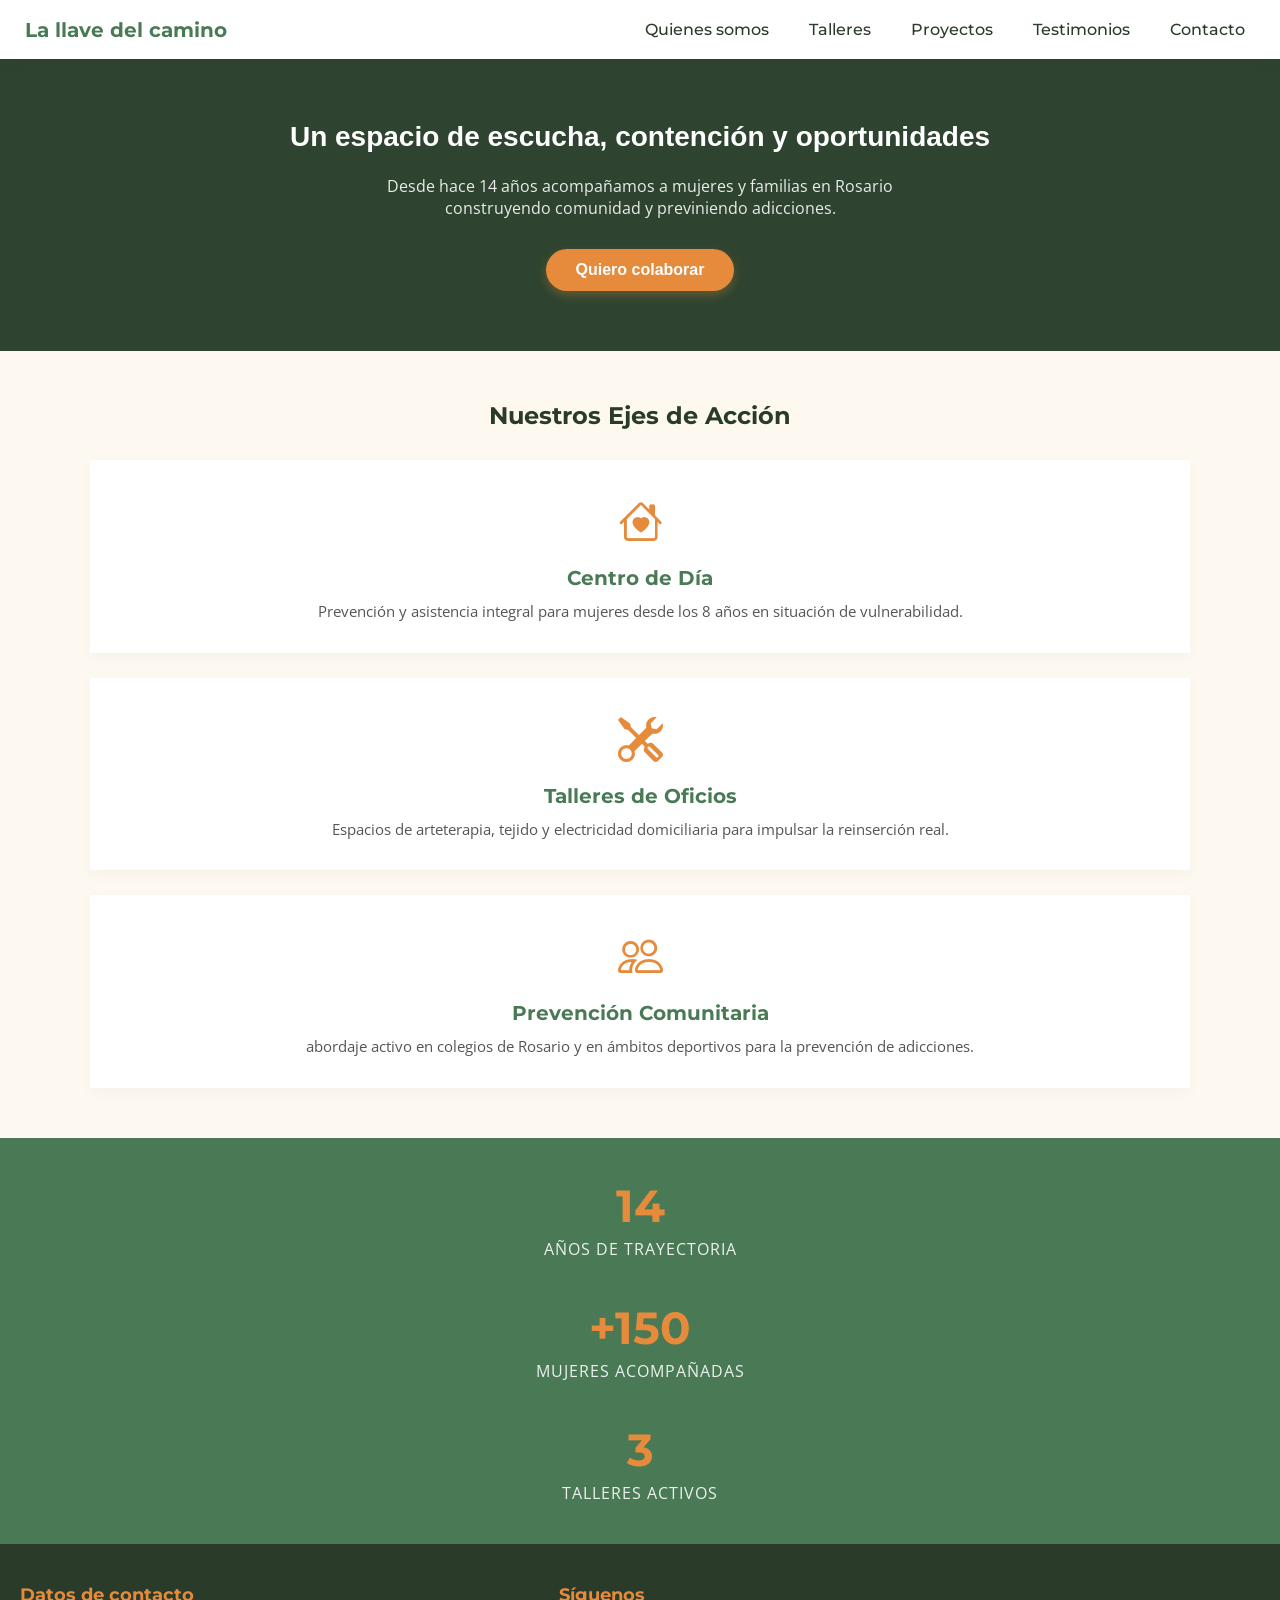
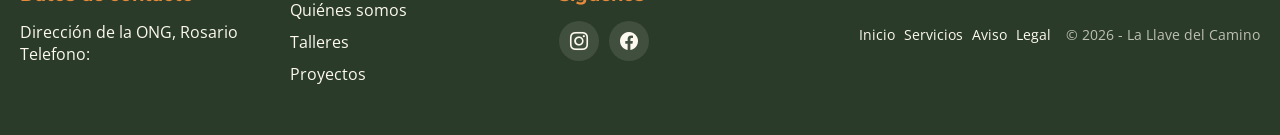
==== packages/frontend/src/pages/index.html @ d14da748 "Agregacion de la seccion proyectos con la estructura y estilos" ====
<!DOCTYPE html>
<html lang="en">
<head>
    <meta charset="UTF-8">
    <meta name="viewport" content="width=device-width, initial-scale=1.0">
    <title>La Llave del Camino</title>
    <link rel="preconnect" href="https://fonts.googleapis.com">
    <link rel="preconnect" href="https://fonts.gstatic.com" crossorigin>
    <link href="https://fonts.googleapis.com/css2?family=Montserrat:wght@500;700&family=Open+Sans:wght@400;500&display=swap" rel="stylesheet">
    <link rel="stylesheet" href="https://cdn.jsdelivr.net/npm/bootstrap-icons@1.11.3/font/bootstrap-icons.min.css">
    <link rel="stylesheet" href="../css/global.css">
    <link rel="stylesheet" href="../css/home.css">
</head>
<body>
    <header>
        <a href="home.html" class="logo">La llave del camino</a>
        
        <div class="hamburguer-menu" id="menuBtn">
            <div class="line line-1"></div>
            <div class="line line-2"></div>
            <div class="line line-3"></div>
        </div>

        <nav class="navbar" id="navbar">
            <ul class="nav-list">
                <li class="nav-item">
                    <a href="presentacion.html" class="items">Quienes somos</a>
                </li>
                <li class="nav-item">
                    <a href="talleres.html" class="items">Talleres</a>
                </li>
                <li class="nav-item">
                    <a href="proyectos.html" class="items">Proyectos</a>
                </li>
                <li class="nav-item">
                    <a href="testimonios.html" class="items">Testimonios</a>
                </li>
                <li class="nav-item">
                    <a href="contacto.html" class="items">Contacto</a>
                </li>
            </ul>
        </nav>
    </header>
    
    <main>
        <section class="hero">
            <div class="hero-content">
                <h1>Un espacio de escucha, contención y oportunidades</h1>
                <p>Desde hace 14 años acompañamos a mujeres y familias en Rosario construyendo comunidad y previniendo adicciones.</p>
                <a href="" class="btn-orange">Quiero colaborar</a>
            </div>
        </section>

        <section class="pilares">
            <h2 class="section-title">Nuestros Ejes de Acción</h2>

            <div class="pilares-container">
                <div class="pilar-card">
                    <div class="pilar-icon"><i class="bi bi-house-heart"></i></div>
                    <h3>Centro de Día</h3>
                    <p>Prevención y asistencia integral para mujeres desde los 8 años en situación de vulnerabilidad.</p>
                </div>

                <div class="pilar-card">
                    <div class="pilar-icon"><i class="bi bi-tools"></i></div>
                    <h3>Talleres de Oficios</h3>
                    <p>Espacios de arteterapia, tejido y electricidad domiciliaria para impulsar la reinserción real.</p>
                </div>

                <div class="pilar-card">
                    <div class="pilar-icon"><i class="bi bi-people"></i></div>
                    <h3>Prevención Comunitaria</h3>
                    <p>abordaje activo en colegios de Rosario y en ámbitos deportivos para la prevención de adicciones.</p>
                </div>
            </div>
        </section>

        <section class="impacto">
            <div class="impacto-container">
                <div class="impacto-item">
                    <span class="number">14</span>
                    <p>Años de trayectoria</p>
                </div>
                <div class="impacto-item">
                    <span class="number">+150</span>
                    <p>Mujeres acompañadas</p>
                </div>
                <div class="impacto-item">
                    <span class="number">3</span>
                    <p>Talleres activos</p>
                </div>
            </div>
        </section>
    </main>

    <footer>
        <div class="footer-sections">
            <div class="footer-col">
                <h3>Datos de contacto</h3>
                <p>Dirección de la ONG, Rosario</p>
                <p>Telefono: </p>
            </div>

            <div class="footer-col">
                <h3></h3>
                <ul>
                    <li><a href="presentacion.html">Quiénes somos</a></li>
                    <li><a href="talleres.html">Talleres</a></li>
                    <li><a href="proyectos.html">Proyectos</a></li>
                </ul>
            </div>
            
            <div class="footer-col">
                <h3>Síguenos</h3>
                <div class="social-icons">
                    <a href="https://www.instagram.com/la_llave_de_camino/" class="icon-circle"aria-label="Instagram">
                        <i class="bi bi-instagram"></i>
                    </a>
                    <a href="#" class="icon-circle" aria-label="Facebook">
                        <i class="bi bi-facebook"></i>
                    </a>
                </div>
            </div>

            <hr class="footer-divider">

            <div class="footer-bottom">
                <div class="bottom-links">
                    <a href="home.html">Inicio</a>
                    <a href="talleres.html">Servicios</a>
                    <a href="#">Aviso Legal</a>
                </div>
                <p class="copyright">&copy; 2026 - La Llave del Camino</p>
            </div>
        </div>
    </footer>

    <script src="../js/script.js"></script>
</body>
</html>
---- packages/frontend/src/css/global.css ----
* {
    margin: 0;
    padding: 0;
    list-style: none;
    text-decoration: none;
    user-select: none;
    box-sizing: border-box;
}

:root {
    --bg-color: #FDF9F0;       /* beige clarito/crema */
    --text-main: #2A3B29;      /* verde pino oscuro */
    --brand-green: #497A55;    /* verde del logo */
    --brand-orange: #E68A3B;   /* naranja/dorado de la llave */
    --white: #FFFFFF;
}

body {
    background-color: var(--bg-color);
    font-family: 'Open Sans', sans-serif;
    color: var(--text-main);
}

/* ---- HEADER ---- */
header {
    display: flex;
    justify-content: space-between;
    align-items: center;
    background-color: var(--white);
    padding: 15px 25px;
    box-shadow: 0 2px 15px rgba(42, 59, 41, 0.08);
    position: relative;
    z-index: 10;
}

.logo {
    font-family: 'Montserrat', sans-serif;
    font-weight: bold;
    font-size: 20px;
    color: var(--brand-green);
}

/* ---- BOTON HAMBURGUESA ---- */
.hamburguer-menu {
    width: 40px;
    height: 40px;
    cursor: pointer;
    display: flex;
    flex-direction: column;
    justify-content: space-around;
    z-index: 100;
    padding: 5px;
}

.line {
    width: 100%;
    height: 3px;
    background-color: var(--brand-green);
    transition: all 0.3s ease;
}

.change .line {
    background-color: var(--brand-orange);
}

.change .line-1 {
    transform: rotate(-45deg) translate(-10px, 8px);
}

.change .line-2 {
    opacity: 0;
}

.change .line-3 {
    transform: rotate(45deg) translate(-5px, -5px);
}

/* ---- NAVBAR DESPLEGABLE ---- */
.navbar {
    position: fixed;
    width: 70%;
    height: 100vh;
    position:fixed;
    top: 0;
    right: -100%;
    background-color: var(--brand-green);
    display: flex;
    justify-content: center;
    align-items: center;
    transition: right 0.5s cubic-bezier(0.77,0.2,0.05,1);
    z-index: 50;
    border-radius: 20px 0 0 20px;
    box-shadow: -5px 0 25px rgba(0, 0, 0, 0.15);
}

.navbar.open {
    right: 0;
}

.nav-list {
    width: 100%;
    text-align: center;
}

.nav-item {
    margin: 35px 0;
}

.items {
    font-family: 'Montserrat', sans-serif;
    display: inline-block;
    color: var(--white);
    font-size: 22px;
    font-weight: 500;
    padding: 10px 20px;
    position: relative;
    transition: color 0.3s ease;
}

.items::after {
    content: "";
    width: 0;
    height: 2px;
    background-color: var(--brand-orange);
    position: absolute;
    bottom: 0;
    left: 50%;
    transform: translateX(-50%);
    transition: width 0.3s ease;
}

.items:hover::after {
    width: 100%;
}

.items:hover {
    color: var(--bg-color);
}

/* ---- FOOTER --- */
footer {
    background-color: var(--text-main);
    color: var(--bg-color);
    padding: 40px 20px 20px 20px;
    font-family: 'Open Sans', sans-serif;
}

footer h3 {
    font-family: 'Montserrat', sans-serif;
    color: var(--brand-orange);
    font-size: 18px;
    margin-bottom: 15px;
}

footer a {
    color: var(--bg-color);
    transition: color 0.3s ease;
}

footer a:hover {
    color: var(--brand-orange);
}

.footer-sections {
    display: flex;
    flex-direction: column;
    gap: 30px;
    margin-bottom: 30px;
}

.footer-col ul {
    display: flex;
    flex-direction: column;
    gap: 10px;
}

.social-icons {
    display: flex;
    gap: 10px;
}

.icon-circle {
    display: flex;
    align-items: center;
    justify-content: center;
    width: 40px;
    height: 40px;
    background-color: rgba(253, 249, 240, 0.1);
    border-radius: 50%;
    font-weight: bold;
    font-size: 14px;
}

.icon-circle i {
    font-size: 18px;
    display: flex;
}

.footer-divider {
    border: 0;
    height: 1px;
    background-color: rgba(253,249,240,0.2);
    margin-bottom: 20px;
}

.footer-bottom {
    display: flex;
    flex-direction: column;
    align-items: center;
    gap: 15px;
    text-align: center;
    font-size: 14px;
}

.bottom-links {
    word-spacing: 5px;
}

.copyright {
    opacity: 0.7;
}

/* --- MEDIA QUERY PARA ESCRITORIO (+768px) --- */
@media (min-width: 768px) {
    .hamburguer-menu {
        display: none;
    }

    .navbar {
        position: static;
        width: auto;
        height: auto;
        background-color: transparent;
        box-shadow: none;
        border-radius: 0;
    }

    .nav-list {
        display: flex;
        gap: 20px;
    }

    .nav-item {
        margin: 0;
    }

    .items {
        color: var(--text-main);
        font-size: 16px;
        padding: 5px 10px;
    }

    .items::after {
        transform: translateX(-50%);
        background-color: var(--brand-orange);
    }

    .items:hover {
        color: var(--brand-green)
    }

    .hero {
        padding: 100px 20px;
    }
    
    .hero-content h1 {
        font-size: 42px;
    }

    .pilares-container {
        flex-direction: row;
        max-width: 1100px;
        margin: 0 auto;
    }
    
    .pilar-card {
        flex: 1;
    }

    .impacto-container {
        flex-direction: row;
        justify-content: space-around;
        max-width: 1100px;
        margin: 0 auto;
    }

    .footer-sections {
        flex-direction: row; 
        justify-content: space-between;
    }
    
    .footer-col {
        flex: 1;
    }

    .footer-bottom {
        flex-direction: row;
        justify-content: space-between;
    }
}
---- packages/frontend/src/css/home.css ----
.section-title {
    font-family: 'Montserrat', sans-serif;
    font-size: 24px;
    text-align: center;
    color: var(--text-main);
    margin-bottom: 30px;
}

.hero {
    background: linear-gradient(rgba(42, 59, 41, 0.85), rgba(42, 59, 41, 0.85)), url('../img/placeholder-hero.jpg') no-repeat center center/cover;
    background-color: var(--brand-green);
    padding: 60px 20px;
    text-align: center;
    color: var(--white);
}

.hero-content h1 {
    font-family: 'Monsterrat', sans-serif;
    font-size: 28px;
    font-weight: 700;
    margin-bottom: 20px;
    line-height: 1.3;
}

.hero-content p {
    font-size: 16px;
    margin-bottom: 30px;
    opacity: 0.9;
    max-width: 600px;
    margin-left: auto;
    margin-right: auto;
}

.btn-orange {
    font-family: 'Monstserrat', sans-serif;
    display: inline-block;
    background-color: var(--brand-orange);
    color: var(--white);
    padding: 12px 30px;
    border-radius: 25px;
    font-weight: bold;
    font-size: 16px;
    box-shadow: 0 4px 10px rgba(230, 138, 59, 0.3);
    transition: transform 0.2s, background-color 0.2s;
}

.btn-orange:hover {
    background-color: #d1752e;
    transform: translateY(-2px);
}

.pilares {
    padding: 50px 20px;
    background-color: var(--bg-color);
}

.pilares-container {
    display: flex;
    flex-direction: column;
    gap: 25px;
}

.pilar-card {
    background-color: var(--white);
    padding: 30px 20px;
    border-radius: 15px;
    text-align: center;
    box-shadow: 0  4px 15px rgba(0,0,0,0.03);
    border-radius: 4px solid var(--brand-green);
}

.pilar-card h3 {
    font-family: 'Montserrat', sans-serif;
    font-size: 20px;
    margin-bottom: 10px;
    color: var(--brand-green);
}

.pilar-card p {
    font-size: 15px;
    color: #555;
    line-height: 1.5;
}

.pilar-icon {
    font-size: 45px;
    color: var(--brand-orange);
    margin-bottom: 15px;
}

.impacto {
    background-color: var(--brand-green);
    color: var(--white);
    padding: 40px 20px;
}

.impacto-container {
    display: flex;
    flex-direction: column; /* Apilados en móvil */
    gap: 40px;
    text-align: center;
}

.impacto-item .number {
    font-family: 'Montserrat', sans-serif;
    font-size: 45px;
    font-weight: 700;
    color: var(--brand-orange); /* Números en naranja */
    display: block;
    margin-bottom: 5px;
}

.impacto-item p {
    font-size: 16px;
    text-transform: uppercase;
    letter-spacing: 1px;
    opacity: 0.9;
}
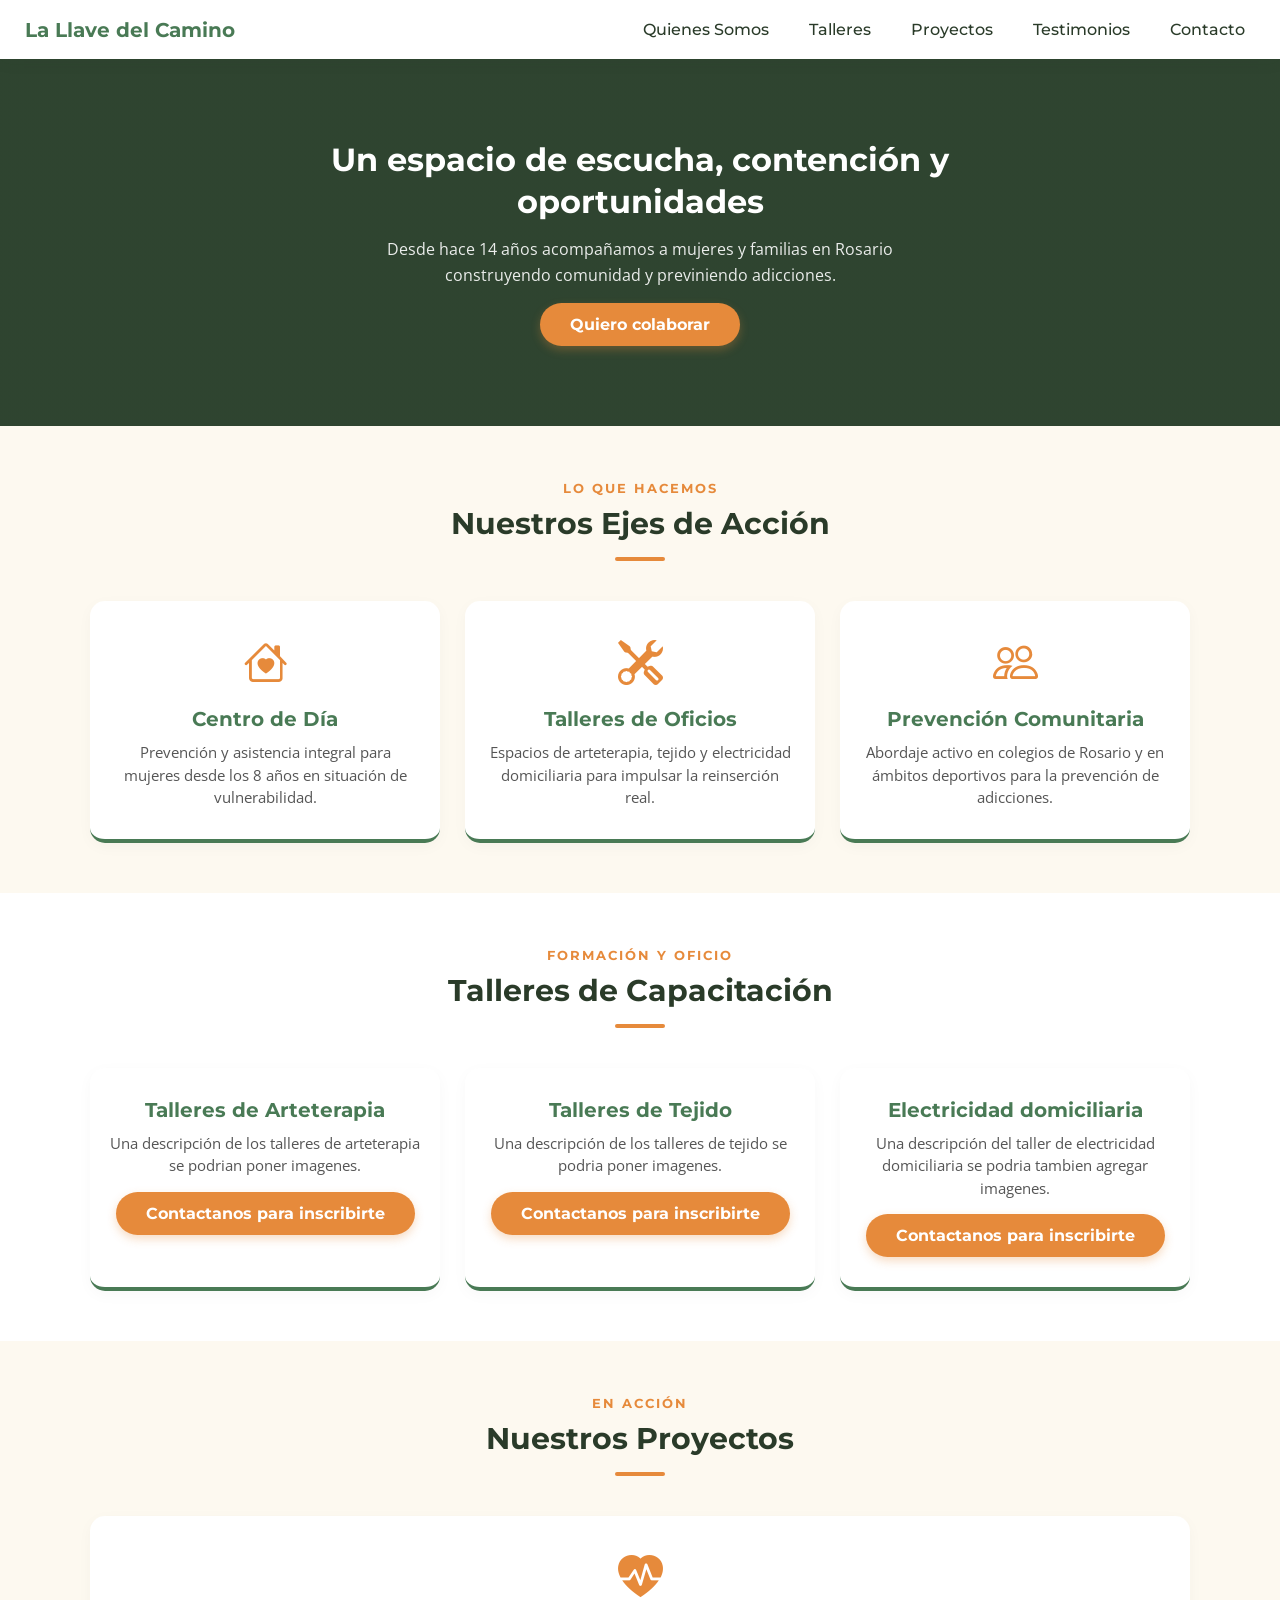
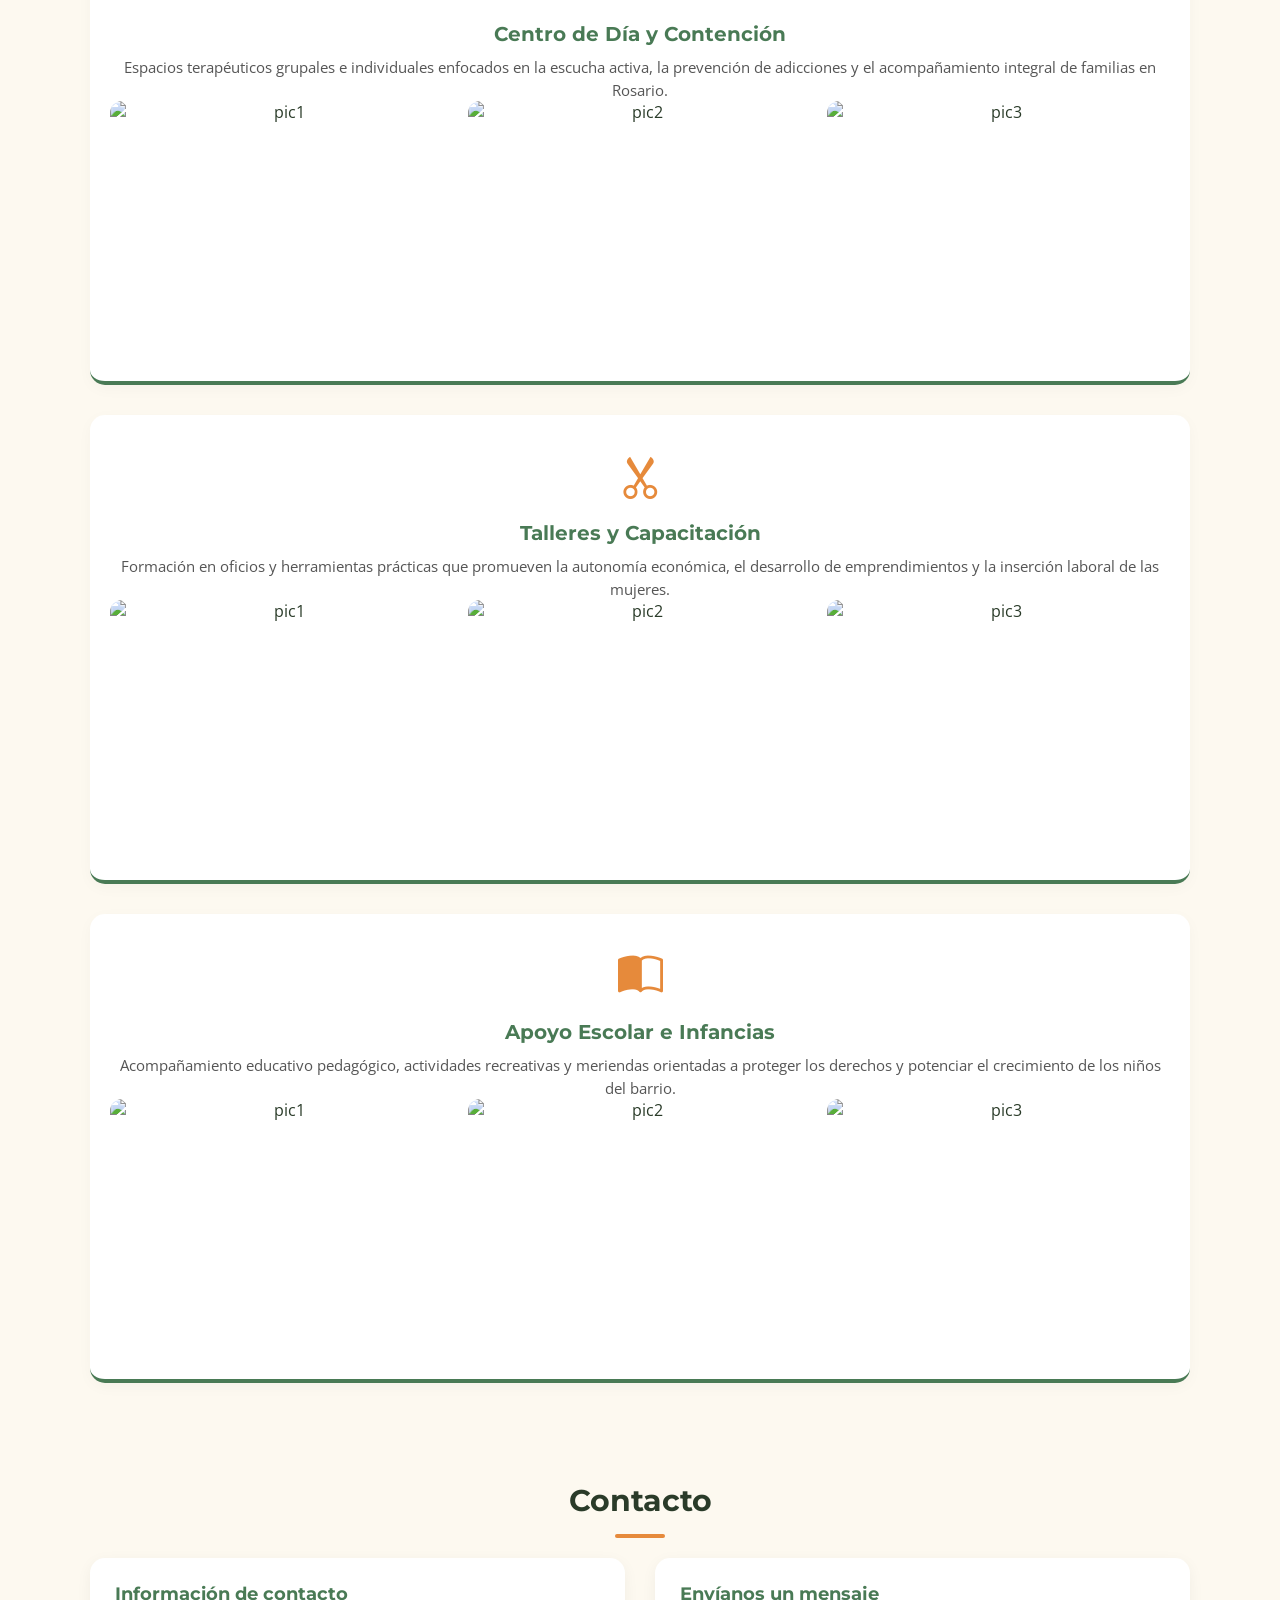
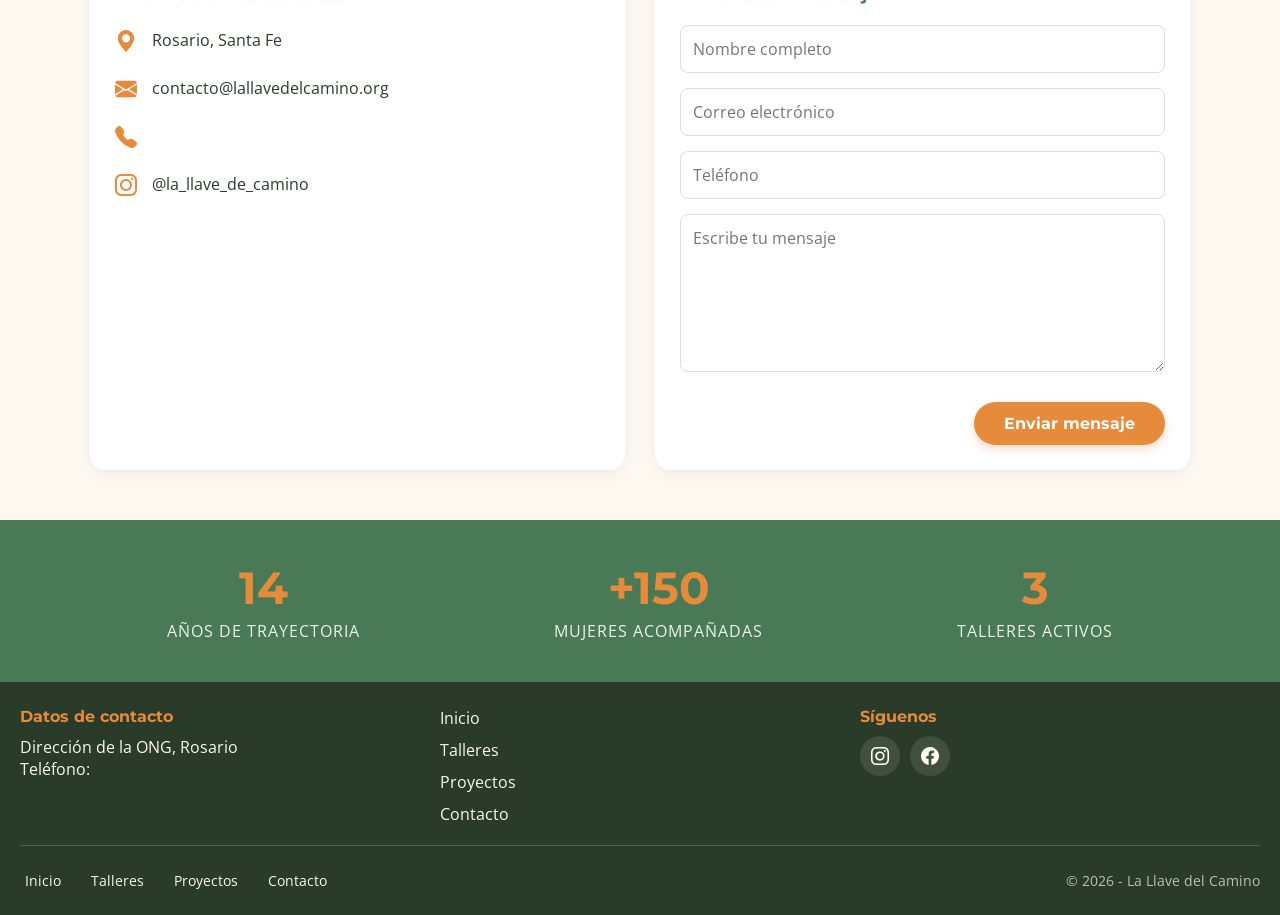
==== commit cdfa3841: "Landing page editado" ====
--- a/packages/frontend/src/pages/index.html
+++ b/packages/frontend/src/pages/index.html
@@ -1,20 +1,28 @@
 <!DOCTYPE html>
-<html lang="en">
+<html lang="es">
+
 <head>
     <meta charset="UTF-8">
     <meta name="viewport" content="width=device-width, initial-scale=1.0">
     <title>La Llave del Camino</title>
     <link rel="preconnect" href="https://fonts.googleapis.com">
     <link rel="preconnect" href="https://fonts.gstatic.com" crossorigin>
-    <link href="https://fonts.googleapis.com/css2?family=Montserrat:wght@500;700&family=Open+Sans:wght@400;500&display=swap" rel="stylesheet">
+    <link
+        href="https://fonts.googleapis.com/css2?family=Montserrat:wght@500;700&family=Open+Sans:wght@400;500&display=swap"
+        rel="stylesheet">
     <link rel="stylesheet" href="https://cdn.jsdelivr.net/npm/bootstrap-icons@1.11.3/font/bootstrap-icons.min.css">
     <link rel="stylesheet" href="../css/global.css">
     <link rel="stylesheet" href="../css/home.css">
+    <link rel="stylesheet" href="../css/talleres.css">
+    <link rel="stylesheet" href="../css/proyectos.css">
+    <link rel="stylesheet" href="../css/contacto.css">
 </head>
+
 <body>
+
     <header>
-        <a href="home.html" class="logo">La llave del camino</a>
-        
+        <a href="#inicio" class="logo">La Llave del Camino</a>
+
         <div class="hamburguer-menu" id="menuBtn">
             <div class="line line-1"></div>
             <div class="line line-2"></div>
@@ -23,58 +31,172 @@
 
         <nav class="navbar" id="navbar">
             <ul class="nav-list">
-                <li class="nav-item">
-                    <a href="presentacion.html" class="items">Quienes somos</a>
-                </li>
-                <li class="nav-item">
-                    <a href="talleres.html" class="items">Talleres</a>
-                </li>
-                <li class="nav-item">
-                    <a href="proyectos.html" class="items">Proyectos</a>
-                </li>
-                <li class="nav-item">
-                    <a href="testimonios.html" class="items">Testimonios</a>
-                </li>
-                <li class="nav-item">
-                    <a href="contacto.html" class="items">Contacto</a>
-                </li>
+                <li class="nav-item"><a href="#QuienesSomos" class="items">Quienes Somos</a></li>
+                <li class="nav-item"><a href="#talleres" class="items">Talleres</a></li>
+                <li class="nav-item"><a href="#proyectos" class="items">Proyectos</a></li>
+                <li class="nav-item"><a href="#testimonios" class="items">Testimonios</a></li>
+                <li class="nav-item"><a href="#contacto" class="items">Contacto</a></li>
             </ul>
         </nav>
     </header>
-    
+
     <main>
+
+        <!-- ---- INICIO / HERO ---- -->
+        <div id="inicio"></div>
         <section class="hero">
             <div class="hero-content">
                 <h1>Un espacio de escucha, contención y oportunidades</h1>
-                <p>Desde hace 14 años acompañamos a mujeres y familias en Rosario construyendo comunidad y previniendo adicciones.</p>
-                <a href="" class="btn-orange">Quiero colaborar</a>
-            </div>
-        </section>
-
+                <p>Desde hace 14 años acompañamos a mujeres y familias en Rosario construyendo comunidad y previniendo
+                    adicciones.</p>
+                <a href="#contacto" class="btn-orange">Quiero colaborar</a>
+            </div>
+        </section>
+
+        <!-- ---- PILARES ---- -->
         <section class="pilares">
-            <h2 class="section-title">Nuestros Ejes de Acción</h2>
-
+            <div class="section-header">
+                <span class="section-tag">Lo que hacemos</span>
+                <h2 class="section-title">Nuestros Ejes de Acción</h2>
+                <div class="section-divider"></div>
+            </div>
             <div class="pilares-container">
                 <div class="pilar-card">
                     <div class="pilar-icon"><i class="bi bi-house-heart"></i></div>
                     <h3>Centro de Día</h3>
-                    <p>Prevención y asistencia integral para mujeres desde los 8 años en situación de vulnerabilidad.</p>
-                </div>
-
+                    <p>Prevención y asistencia integral para mujeres desde los 8 años en situación de vulnerabilidad.
+                    </p>
+                </div>
                 <div class="pilar-card">
                     <div class="pilar-icon"><i class="bi bi-tools"></i></div>
                     <h3>Talleres de Oficios</h3>
-                    <p>Espacios de arteterapia, tejido y electricidad domiciliaria para impulsar la reinserción real.</p>
-                </div>
-
+                    <p>Espacios de arteterapia, tejido y electricidad domiciliaria para impulsar la reinserción real.
+                    </p>
+                </div>
                 <div class="pilar-card">
                     <div class="pilar-icon"><i class="bi bi-people"></i></div>
                     <h3>Prevención Comunitaria</h3>
-                    <p>abordaje activo en colegios de Rosario y en ámbitos deportivos para la prevención de adicciones.</p>
-                </div>
-            </div>
-        </section>
-
+                    <p>Abordaje activo en colegios de Rosario y en ámbitos deportivos para la prevención de adicciones.
+                    </p>
+                </div>
+            </div>
+        </section>
+
+        <!-- ---- TALLERES ---- -->
+        <section class="seccion-talleres" id="talleres">
+            <div class="section-header">
+                <span class="section-tag">Formación y oficio</span>
+                <h2 class="section-title">Talleres de Capacitación</h2>
+                <div class="section-divider"></div>
+            </div>
+            <div class="pilares-container">
+                <div class="pilar-card">
+                    <h3>Talleres de Arteterapia</h3>
+                    <p>Una descripción de los talleres de arteterapia se podrian poner imagenes.</p>
+                    <a href="#contacto" class="btn-orange">Contactanos para inscribirte</a>
+                </div>
+                <div class="pilar-card">
+                    <h3>Talleres de Tejido</h3>
+                    <p>Una descripción de los talleres de tejido se podria poner imagenes.</p>
+                    <a href="#contacto" class="btn-orange">Contactanos para inscribirte</a>
+                </div>
+                <div class="pilar-card">
+                    <h3>Electricidad domiciliaria</h3>
+                    <p>Una descripción del taller de electricidad domiciliaria se podria tambien agregar imagenes.</p>
+                    <a href="#contacto" class="btn-orange">Contactanos para inscribirte</a>
+                </div>
+            </div>
+        </section>
+
+        <!-- ---- PROYECTOS ---- -->
+        <section class="seccion-proyectos" id="proyectos">
+            <div class="section-header">
+                <span class="section-tag">En acción</span>
+                <h2 class="section-title">Nuestros Proyectos</h2>
+                <div class="section-divider"></div>
+            </div>
+            <div class="proyectos-contenedor">
+                <div class="pilar-card">
+                    <div class="pilar-card-body">
+                        <div class="pilar-icon"><i class="bi bi-heart-pulse-fill"></i></div>
+                        <h3>Centro de Día y Contención</h3>
+                        <p>Espacios terapéuticos grupales e individuales enfocados en la escucha activa, la prevención
+                            de adicciones y el acompañamiento integral de familias en Rosario.</p>
+                        <div class="contenedor-fotos-proyecto">
+                            <img src="https://picsum.photos/id/12/800/600" alt="pic1">
+                            <img src="https://picsum.photos/id/15/800/600" alt="pic2">
+                            <img src="https://picsum.photos/id/19/800/600" alt="pic3">
+                        </div>
+                    </div>
+                </div>
+                <div class="pilar-card">
+                    <div class="pilar-card-body">
+                        <div class="pilar-icon"><i class="bi bi-scissors"></i></div>
+                        <h3>Talleres y Capacitación</h3>
+                        <p>Formación en oficios y herramientas prácticas que promueven la autonomía económica, el
+                            desarrollo de emprendimientos y la inserción laboral de las mujeres.</p>
+                        <div class="contenedor-fotos-proyecto">
+                            <img src="https://picsum.photos/id/12/800/600" alt="pic1">
+                            <img src="https://picsum.photos/id/15/800/600" alt="pic2">
+                            <img src="https://picsum.photos/id/19/800/600" alt="pic3">
+                        </div>
+                    </div>
+                </div>
+                <div class="pilar-card">
+                    <div class="pilar-card-body">
+                        <div class="pilar-icon"><i class="bi bi-book-half"></i></div>
+                        <h3>Apoyo Escolar e Infancias</h3>
+                        <p>Acompañamiento educativo pedagógico, actividades recreativas y meriendas orientadas a
+                            proteger los derechos y potenciar el crecimiento de los niños del barrio.</p>
+                        <div class="contenedor-fotos-proyecto">
+                            <img src="https://picsum.photos/id/12/800/600" alt="pic1">
+                            <img src="https://picsum.photos/id/15/800/600" alt="pic2">
+                            <img src="https://picsum.photos/id/19/800/600" alt="pic3">
+                        </div>
+                    </div>
+                </div>
+            </div>
+        </section>
+
+        <!-- ---- CONTACTO ---- -->
+        <section class="contacto" id="contacto">
+            <div class="section-header">
+                <h2 class="section-title">Contacto</h2>
+                <div class="section-divider"></div>
+            </div>
+            <div class="contacto-container">
+                <div class="contacto-info">
+                    <h3>Información de contacto</h3>
+                    <div class="info-item">
+                        <i class="bi bi-geo-alt-fill"></i>
+                        <p>Rosario, Santa Fe</p>
+                    </div>
+                    <div class="info-item">
+                        <i class="bi bi-envelope-fill"></i>
+                        <p>contacto@lallavedelcamino.org</p>
+                    </div>
+                    <div class="info-item">
+                        <i class="bi bi-telephone-fill"></i>
+                        <p></p>
+                    </div>
+                    <div class="info-item">
+                        <i class="bi bi-instagram"></i>
+                        <p>@la_llave_de_camino</p>
+                    </div>
+                </div>
+                <div class="contacto-form">
+                    <h3>Envíanos un mensaje</h3>
+                    <form id="contactForm">
+                        <input type="text" id="nombre" placeholder="Nombre completo" required>
+                        <input type="email" id="email" placeholder="Correo electrónico" required>
+                        <input type="tel" id="telefono" placeholder="Teléfono">
+                        <textarea id="mensaje" rows="6" placeholder="Escribe tu mensaje" required></textarea>
+                        <button type="submit" class="btn-orange">Enviar mensaje</button>
+                    </form>
+                </div>
+            </div>
+        </section>
+        <!-- ---- IMPACTO ---- -->
         <section class="impacto">
             <div class="impacto-container">
                 <div class="impacto-item">
@@ -91,6 +213,7 @@
                 </div>
             </div>
         </section>
+
     </main>
 
     <footer>
@@ -98,22 +221,20 @@
             <div class="footer-col">
                 <h3>Datos de contacto</h3>
                 <p>Dirección de la ONG, Rosario</p>
-                <p>Telefono: </p>
-            </div>
-
+                <p>Teléfono: </p>
+            </div>
             <div class="footer-col">
-                <h3></h3>
                 <ul>
-                    <li><a href="presentacion.html">Quiénes somos</a></li>
-                    <li><a href="talleres.html">Talleres</a></li>
-                    <li><a href="proyectos.html">Proyectos</a></li>
+                    <li><a href="#inicio">Inicio</a></li>
+                    <li><a href="#talleres">Talleres</a></li>
+                    <li><a href="#proyectos">Proyectos</a></li>
+                    <li><a href="#contacto">Contacto</a></li>
                 </ul>
             </div>
-            
             <div class="footer-col">
                 <h3>Síguenos</h3>
                 <div class="social-icons">
-                    <a href="https://www.instagram.com/la_llave_de_camino/" class="icon-circle"aria-label="Instagram">
+                    <a href="https://www.instagram.com/la_llave_de_camino/" class="icon-circle" aria-label="Instagram">
                         <i class="bi bi-instagram"></i>
                     </a>
                     <a href="#" class="icon-circle" aria-label="Facebook">
@@ -121,20 +242,23 @@
                     </a>
                 </div>
             </div>
-
-            <hr class="footer-divider">
-
-            <div class="footer-bottom">
-                <div class="bottom-links">
-                    <a href="home.html">Inicio</a>
-                    <a href="talleres.html">Servicios</a>
-                    <a href="#">Aviso Legal</a>
-                </div>
-                <p class="copyright">&copy; 2026 - La Llave del Camino</p>
-            </div>
+        </div>
+
+        <hr class="footer-divider">
+
+        <div class="footer-bottom">
+            <div class="bottom-links">
+                <a href="#inicio">Inicio</a>
+                <a href="#talleres">Talleres</a>
+                <a href="#proyectos">Proyectos</a>
+                <a href="#contacto">Contacto</a>
+            </div>
+            <p class="copyright">&copy; 2026 - La Llave del Camino</p>
         </div>
     </footer>
 
     <script src="../js/script.js"></script>
+
 </body>
+
 </html>
--- a/packages/frontend/src/css/global.css
+++ b/packages/frontend/src/css/global.css
@@ -8,17 +8,33 @@
 }
 
 :root {
-    --bg-color: #FDF9F0;       /* beige clarito/crema */
-    --text-main: #2A3B29;      /* verde pino oscuro */
-    --brand-green: #497A55;    /* verde del logo */
-    --brand-orange: #E68A3B;   /* naranja/dorado de la llave */
+    --bg-color: #FDF9F0;
+    --text-main: #2A3B29;
+    --brand-green: #497A55;
+    --brand-orange: #E68A3B;
     --white: #FFFFFF;
+    --font-main: 'Open Sans', sans-serif;
+    --font-heading: 'Montserrat', sans-serif;
+}
+
+html {
+    font-size: 62.5%;
+}
+
+html, body {
+    background-color: var(--bg-color);
+    font-family: var(--font-main);
+    color: var(--text-main);
+    scrollbar-width: none;
+}
+
+html::-webkit-scrollbar,
+body::-webkit-scrollbar {
+    display: none;
 }
 
 body {
-    background-color: var(--bg-color);
-    font-family: 'Open Sans', sans-serif;
-    color: var(--text-main);
+    font-size: 1.6rem;
 }
 
 /* ---- HEADER ---- */
@@ -27,34 +43,35 @@
     justify-content: space-between;
     align-items: center;
     background-color: var(--white);
-    padding: 15px 25px;
-    box-shadow: 0 2px 15px rgba(42, 59, 41, 0.08);
-    position: relative;
+    padding: 1.5rem 2.5rem;
+    box-shadow: 0 0.2rem 1.5rem rgba(42, 59, 41, 0.08);
+    position: sticky;
+    top: 0;
     z-index: 10;
 }
 
 .logo {
-    font-family: 'Montserrat', sans-serif;
+    font-family: var(--font-heading);
     font-weight: bold;
-    font-size: 20px;
+    font-size: 2rem;
     color: var(--brand-green);
 }
 
-/* ---- BOTON HAMBURGUESA ---- */
+/* ---- HAMBURGUESA ---- */
 .hamburguer-menu {
-    width: 40px;
-    height: 40px;
+    width: 4rem;
+    height: 4rem;
     cursor: pointer;
     display: flex;
     flex-direction: column;
     justify-content: space-around;
     z-index: 100;
-    padding: 5px;
+    padding: 0.5rem;
 }
 
 .line {
     width: 100%;
-    height: 3px;
+    height: 0.3rem;
     background-color: var(--brand-green);
     transition: all 0.3s ease;
 }
@@ -64,7 +81,7 @@
 }
 
 .change .line-1 {
-    transform: rotate(-45deg) translate(-10px, 8px);
+    transform: rotate(-45deg) translate(-1rem, 0.8rem);
 }
 
 .change .line-2 {
@@ -72,25 +89,24 @@
 }
 
 .change .line-3 {
-    transform: rotate(45deg) translate(-5px, -5px);
-}
-
-/* ---- NAVBAR DESPLEGABLE ---- */
+    transform: rotate(45deg) translate(-0.5rem, -0.5rem);
+}
+
+/* ---- NAVBAR ---- */
 .navbar {
     position: fixed;
     width: 70%;
     height: 100vh;
-    position:fixed;
     top: 0;
     right: -100%;
     background-color: var(--brand-green);
     display: flex;
     justify-content: center;
     align-items: center;
-    transition: right 0.5s cubic-bezier(0.77,0.2,0.05,1);
+    transition: right 0.5s cubic-bezier(0.77, 0.2, 0.05, 1);
     z-index: 50;
-    border-radius: 20px 0 0 20px;
-    box-shadow: -5px 0 25px rgba(0, 0, 0, 0.15);
+    border-radius: 2rem 0 0 2rem;
+    box-shadow: -0.5rem 0 2.5rem rgba(0, 0, 0, 0.15);
 }
 
 .navbar.open {
@@ -103,16 +119,16 @@
 }
 
 .nav-item {
-    margin: 35px 0;
+    margin: 3.5rem 0;
 }
 
 .items {
-    font-family: 'Montserrat', sans-serif;
+    font-family: var(--font-heading);
     display: inline-block;
     color: var(--white);
-    font-size: 22px;
+    font-size: 2.2rem;
     font-weight: 500;
-    padding: 10px 20px;
+    padding: 1rem 2rem;
     position: relative;
     transition: color 0.3s ease;
 }
@@ -120,7 +136,7 @@
 .items::after {
     content: "";
     width: 0;
-    height: 2px;
+    height: 0.2rem;
     background-color: var(--brand-orange);
     position: absolute;
     bottom: 0;
@@ -137,24 +153,116 @@
     color: var(--bg-color);
 }
 
-/* ---- FOOTER --- */
+/* ---- HERO ---- */
+.hero {
+    background: linear-gradient(rgba(42, 59, 41, 0.85), rgba(42, 59, 41, 0.85)),
+        url('../img/placeholder-hero.jpg') no-repeat center center / cover;
+    background-color: var(--brand-green);
+    padding: 6rem 2rem;
+    text-align: center;
+    color: var(--white);
+    display: flex;
+    align-items: center;
+    justify-content: center;
+}
+
+.hero-content {
+    width: 100%;
+    max-width: 80rem;
+    text-align: center;
+}
+
+.hero-content h1 {
+    font-family: var(--font-heading);
+    font-size: 2.8rem;
+    font-weight: 700;
+    margin-bottom: 1.5rem;
+    line-height: 1.3;
+}
+
+.hero-content p {
+    font-size: 1.6rem;
+    opacity: 0.9;
+    max-width: 60rem;
+    margin: 0 auto;
+    line-height: 1.6;
+}
+
+/* ---- BOTÓN ---- */
+.btn-orange {
+    font-family: var(--font-heading);
+    display: inline-block;
+    background-color: var(--brand-orange);
+    color: var(--white);
+    padding: 1.2rem 3rem;
+    border-radius: 2.5rem;
+    font-weight: bold;
+    margin-top: 1.5rem;
+    font-size: 1.6rem;
+    box-shadow: 0 0.4rem 1rem rgba(230, 138, 59, 0.3);
+    transition: transform 0.2s, background-color 0.2s;
+    border: none;
+    cursor: pointer;
+}
+
+.btn-orange:hover {
+    background-color: #d1752e;
+    transform: translateY(-0.2rem);
+}
+
+/* ---- SECTION HEADER ---- */
+.section-header {
+    text-align: center;
+    margin-bottom: 4rem;
+}
+
+.section-tag {
+    display: inline-block;
+    font-family: var(--font-heading);
+    font-size: 1.3rem;
+    font-weight: 700;
+    color: var(--brand-orange);
+    text-transform: uppercase;
+    letter-spacing: 0.2rem;
+    margin-bottom: 1rem;
+}
+
+.section-title {
+    font-family: var(--font-heading);
+    font-size: 3rem;
+    font-weight: 700;
+    color: var(--text-main);
+    margin-bottom: 1.5rem;
+    line-height: 1.2;
+}
+
+.section-divider {
+    width: 5rem;
+    height: 0.4rem;
+    background-color: var(--brand-orange);
+    border-radius: 1rem;
+    margin: 0 auto;
+}
+
+/* ---- FOOTER ---- */
 footer {
     background-color: var(--text-main);
     color: var(--bg-color);
-    padding: 40px 20px 20px 20px;
-    font-family: 'Open Sans', sans-serif;
+    padding: 2.5rem 2rem 2rem 2rem;
+    font-family: var(--font-main);
 }
 
 footer h3 {
-    font-family: 'Montserrat', sans-serif;
+    font-family: var(--font-heading);
     color: var(--brand-orange);
-    font-size: 18px;
-    margin-bottom: 15px;
+    margin-bottom: 1rem;
+    font-size: 1.6rem;
 }
 
 footer a {
     color: var(--bg-color);
     transition: color 0.3s ease;
+    text-decoration: none;
 }
 
 footer a:hover {
@@ -164,64 +272,85 @@
 .footer-sections {
     display: flex;
     flex-direction: column;
-    gap: 30px;
-    margin-bottom: 30px;
+    gap: 2rem;
+    margin-bottom: 2rem;
 }
 
 .footer-col ul {
     display: flex;
     flex-direction: column;
-    gap: 10px;
+    gap: 1rem;
 }
 
 .social-icons {
     display: flex;
-    gap: 10px;
+    gap: 1rem;
+}
+
+.social-icons a:hover {
+    color: var(--brand-orange);
+    border-color: var(--brand-orange);
+    background-color: rgba(230, 138, 59, 0.1);
+    transform: translateY(-0.2rem);
 }
 
 .icon-circle {
     display: flex;
     align-items: center;
     justify-content: center;
-    width: 40px;
-    height: 40px;
+    width: 4rem;
+    height: 4rem;
     background-color: rgba(253, 249, 240, 0.1);
     border-radius: 50%;
     font-weight: bold;
-    font-size: 14px;
+    font-size: 1.4rem;
 }
 
 .icon-circle i {
-    font-size: 18px;
+    font-size: 1.8rem;
     display: flex;
 }
 
 .footer-divider {
     border: 0;
-    height: 1px;
-    background-color: rgba(253,249,240,0.2);
-    margin-bottom: 20px;
+    height: 0.1rem;
+    background-color: rgba(253, 249, 240, 0.2);
+    margin-bottom: 2rem;
 }
 
 .footer-bottom {
     display: flex;
     flex-direction: column;
     align-items: center;
-    gap: 15px;
+    gap: 1.5rem;
     text-align: center;
-    font-size: 14px;
+    font-size: 1.4rem;
 }
 
 .bottom-links {
-    word-spacing: 5px;
+    display: flex;
+    gap: 2rem;
+    justify-content: center;
+}
+
+.bottom-links a {
+    color: var(--bg-color);
+    transition: color 0.3s ease;
+    text-decoration: none;
+    padding: 0.5rem;
 }
 
 .copyright {
     opacity: 0.7;
 }
 
-/* --- MEDIA QUERY PARA ESCRITORIO (+768px) --- */
-@media (min-width: 768px) {
+/* ---- SCROLL ---- */
+#talleres, #proyectos, #contacto {
+    scroll-margin-top: 4rem;
+}
+
+/* ---- MEDIA QUERY DESKTOP ---- */
+@media (min-width: 76.8rem) {
     .hamburguer-menu {
         display: none;
     }
@@ -237,7 +366,7 @@
 
     .nav-list {
         display: flex;
-        gap: 20px;
+        gap: 2rem;
     }
 
     .nav-item {
@@ -246,49 +375,27 @@
 
     .items {
         color: var(--text-main);
-        font-size: 16px;
-        padding: 5px 10px;
-    }
-
-    .items::after {
-        transform: translateX(-50%);
-        background-color: var(--brand-orange);
+        font-size: 1.6rem;
+        padding: 0.5rem 1rem;
     }
 
     .items:hover {
-        color: var(--brand-green)
+        color: var(--brand-green);
     }
 
     .hero {
-        padding: 100px 20px;
-    }
-    
+        padding: 8rem 2rem;
+    }
+
     .hero-content h1 {
-        font-size: 42px;
-    }
-
-    .pilares-container {
+        font-size: 3.2rem;
+    }
+
+    .footer-sections {
         flex-direction: row;
-        max-width: 1100px;
-        margin: 0 auto;
-    }
-    
-    .pilar-card {
-        flex: 1;
-    }
-
-    .impacto-container {
-        flex-direction: row;
-        justify-content: space-around;
-        max-width: 1100px;
-        margin: 0 auto;
-    }
-
-    .footer-sections {
-        flex-direction: row; 
         justify-content: space-between;
     }
-    
+
     .footer-col {
         flex: 1;
     }
--- a/packages/frontend/src/css/home.css
+++ b/packages/frontend/src/css/home.css
@@ -1,118 +1,88 @@
-.section-title {
-    font-family: 'Montserrat', sans-serif;
-    font-size: 24px;
-    text-align: center;
-    color: var(--text-main);
-    margin-bottom: 30px;
-}
-
-.hero {
-    background: linear-gradient(rgba(42, 59, 41, 0.85), rgba(42, 59, 41, 0.85)), url('../img/placeholder-hero.jpg') no-repeat center center/cover;
-    background-color: var(--brand-green);
-    padding: 60px 20px;
-    text-align: center;
-    color: var(--white);
-}
-
-.hero-content h1 {
-    font-family: 'Monsterrat', sans-serif;
-    font-size: 28px;
-    font-weight: 700;
-    margin-bottom: 20px;
-    line-height: 1.3;
-}
-
-.hero-content p {
-    font-size: 16px;
-    margin-bottom: 30px;
-    opacity: 0.9;
-    max-width: 600px;
-    margin-left: auto;
-    margin-right: auto;
-}
-
-.btn-orange {
-    font-family: 'Monstserrat', sans-serif;
-    display: inline-block;
-    background-color: var(--brand-orange);
-    color: var(--white);
-    padding: 12px 30px;
-    border-radius: 25px;
-    font-weight: bold;
-    font-size: 16px;
-    box-shadow: 0 4px 10px rgba(230, 138, 59, 0.3);
-    transition: transform 0.2s, background-color 0.2s;
-}
-
-.btn-orange:hover {
-    background-color: #d1752e;
-    transform: translateY(-2px);
-}
-
+/* ---- PILARES ---- */
 .pilares {
-    padding: 50px 20px;
+    padding: 5rem 2rem;
     background-color: var(--bg-color);
 }
 
 .pilares-container {
     display: flex;
     flex-direction: column;
-    gap: 25px;
+    gap: 2.5rem;
 }
 
 .pilar-card {
     background-color: var(--white);
-    padding: 30px 20px;
-    border-radius: 15px;
+    padding: 3rem 2rem;
+    border-radius: 1.5rem;
     text-align: center;
-    box-shadow: 0  4px 15px rgba(0,0,0,0.03);
-    border-radius: 4px solid var(--brand-green);
+    box-shadow: 0 0.4rem 1.5rem rgba(0, 0, 0, 0.03);
+    border-bottom: 0.4rem solid var(--brand-green);
 }
 
 .pilar-card h3 {
-    font-family: 'Montserrat', sans-serif;
-    font-size: 20px;
-    margin-bottom: 10px;
+    font-family: var(--font-heading);
+    font-size: 2rem;
+    margin-bottom: 1rem;
     color: var(--brand-green);
 }
 
 .pilar-card p {
-    font-size: 15px;
+    font-size: 1.5rem;
     color: #555;
     line-height: 1.5;
 }
 
 .pilar-icon {
-    font-size: 45px;
+    font-size: 4.5rem;
     color: var(--brand-orange);
-    margin-bottom: 15px;
+    margin-bottom: 1.5rem;
 }
 
+/* ---- IMPACTO ---- */
 .impacto {
     background-color: var(--brand-green);
     color: var(--white);
-    padding: 40px 20px;
+    padding: 4rem 2rem;
 }
 
 .impacto-container {
     display: flex;
-    flex-direction: column; /* Apilados en móvil */
-    gap: 40px;
+    flex-direction: column;
+    gap: 4rem;
     text-align: center;
 }
 
 .impacto-item .number {
-    font-family: 'Montserrat', sans-serif;
-    font-size: 45px;
+    font-family: var(--font-heading);
+    font-size: 4.5rem;
     font-weight: 700;
-    color: var(--brand-orange); /* Números en naranja */
+    color: var(--brand-orange);
     display: block;
-    margin-bottom: 5px;
+    margin-bottom: 0.5rem;
 }
 
 .impacto-item p {
-    font-size: 16px;
+    font-size: 1.6rem;
     text-transform: uppercase;
-    letter-spacing: 1px;
+    letter-spacing: 0.1rem;
     opacity: 0.9;
+}
+
+@media (min-width: 76.8rem) {
+    .pilares-container {
+        flex-direction: row;
+        max-width: 110rem;
+        margin: 0 auto;
+    }
+
+    .pilar-card {
+        flex: 1;
+    }
+
+    .impacto-container {
+        flex-direction: row;
+        justify-content: space-around;
+        max-width: 110rem;
+        margin: 0 auto;
+    }
 }
--- a/packages/frontend/src/css/talleres.css
+++ b/packages/frontend/src/css/talleres.css
@@ -0,0 +1,14 @@
+.seccion-talleres {
+    padding: 5rem 2rem;
+    background-color: var(--white);
+}
+
+.section-subtitle {
+    text-align: center;
+    font-size: 1.6rem;
+    opacity: 0.8;
+    margin-bottom: 3rem;
+    max-width: 60rem;
+    margin-left: auto;
+    margin-right: auto;
+}
--- a/packages/frontend/src/css/proyectos.css
+++ b/packages/frontend/src/css/proyectos.css
@@ -0,0 +1,77 @@
+.seccion-proyectos {
+    background-color: var(--bg-color);
+    padding: 5rem 2rem;
+}
+
+.proyectos-contenedor {
+    display: flex;
+    flex-direction: column;
+    gap: 3rem;
+    max-width: 110rem;
+    margin: 0 auto;
+}
+
+.proyecto-card {
+    background-color: var(--white);
+    border-radius: 1.5rem;
+    border-bottom: 0.4rem solid var(--brand-green);
+    box-shadow: 0 0.4rem 1.5rem rgba(0, 0, 0, 0.06);
+    overflow: hidden;
+}
+
+.proyecto-card-body {
+    padding: 2.8rem;
+}
+
+.proyecto-icon i {
+    font-size: 2.4rem;
+    color: var(--brand-orange);
+    display: block;
+    margin-bottom: 1.2rem;
+}
+
+.proyecto-card-body h3 {
+    font-family: var(--font-heading);
+    font-size: 2rem;
+    font-weight: 700;
+    color: var(--brand-green);
+    margin-bottom: 0.8rem;
+}
+
+.proyecto-card-body p {
+    font-size: 1.5rem;
+    line-height: 1.6;
+    margin-bottom: 2.4rem;
+    opacity: 0.85;
+}
+
+.contenedor-fotos-proyecto {
+    display: flex;
+    gap: 1.5rem;
+}
+
+.contenedor-fotos-proyecto img {
+    flex: 1;
+    height: 20rem;
+    border-radius: 1.2rem;
+    object-fit: cover;
+    display: block;
+    min-width: 0;
+}
+
+@media (max-width: 76.8rem) {
+    .contenedor-fotos-proyecto {
+        flex-direction: column;
+    }
+
+    .contenedor-fotos-proyecto img {
+        width: 100%;
+        height: 20rem;
+    }
+}
+
+@media (min-width: 76.8rem) {
+    .contenedor-fotos-proyecto img {
+        height: 25rem;
+    }
+}
--- a/packages/frontend/src/css/contacto.css
+++ b/packages/frontend/src/css/contacto.css
@@ -0,0 +1,88 @@
+.contacto {
+    padding: 5rem 2rem;
+    background-color: var(--bg-color);
+}
+
+.contacto .section-header {
+    margin-bottom: 2rem;
+}
+
+.contacto-container {
+    display: flex;
+    flex-direction: column;
+    gap: 3rem;
+    max-width: 110rem;
+    margin: 0 auto;
+}
+
+.contacto-info,
+.contacto-form {
+    background-color: var(--white);
+    padding: 2.5rem;
+    border-radius: 1.5rem;
+    box-shadow: 0 0.4rem 1.5rem rgba(0, 0, 0, 0.05);
+}
+
+.contacto-info h3,
+.contacto-form h3 {
+    font-family: var(--font-heading);
+    color: var(--brand-green);
+    margin-bottom: 2rem;
+    font-size: 1.8rem;
+}
+
+.info-item {
+    display: flex;
+    align-items: center;
+    gap: 1.5rem;
+    margin-bottom: 1.8rem;
+}
+
+.info-item i {
+    font-size: 2.2rem;
+    color: var(--brand-orange);
+}
+
+.contacto-form form {
+    display: flex;
+    flex-direction: column;
+    gap: 1.5rem;
+}
+
+.contacto-form input,
+.contacto-form textarea {
+    width: 100%;
+    padding: 1.2rem;
+    border: 0.1rem solid #ddd;
+    border-radius: 0.8rem;
+    font-family: var(--font-main);
+    font-size: 1.6rem;
+}
+
+.contacto-form textarea {
+    resize: vertical;
+}
+
+.contacto-form button.btn-orange {
+    width: auto;
+    align-self: flex-end;
+}
+
+@media (max-width: 76.8rem) {
+    .contacto-form button.btn-orange {
+        width: 100%;
+        align-self: stretch;
+    }
+}
+
+@media (min-width: 76.8rem) {
+    .contacto-container {
+        flex-direction: row;
+        align-items: stretch;
+    }
+
+    .contacto-info,
+    .contacto-form {
+        flex: 1;
+    }
+}
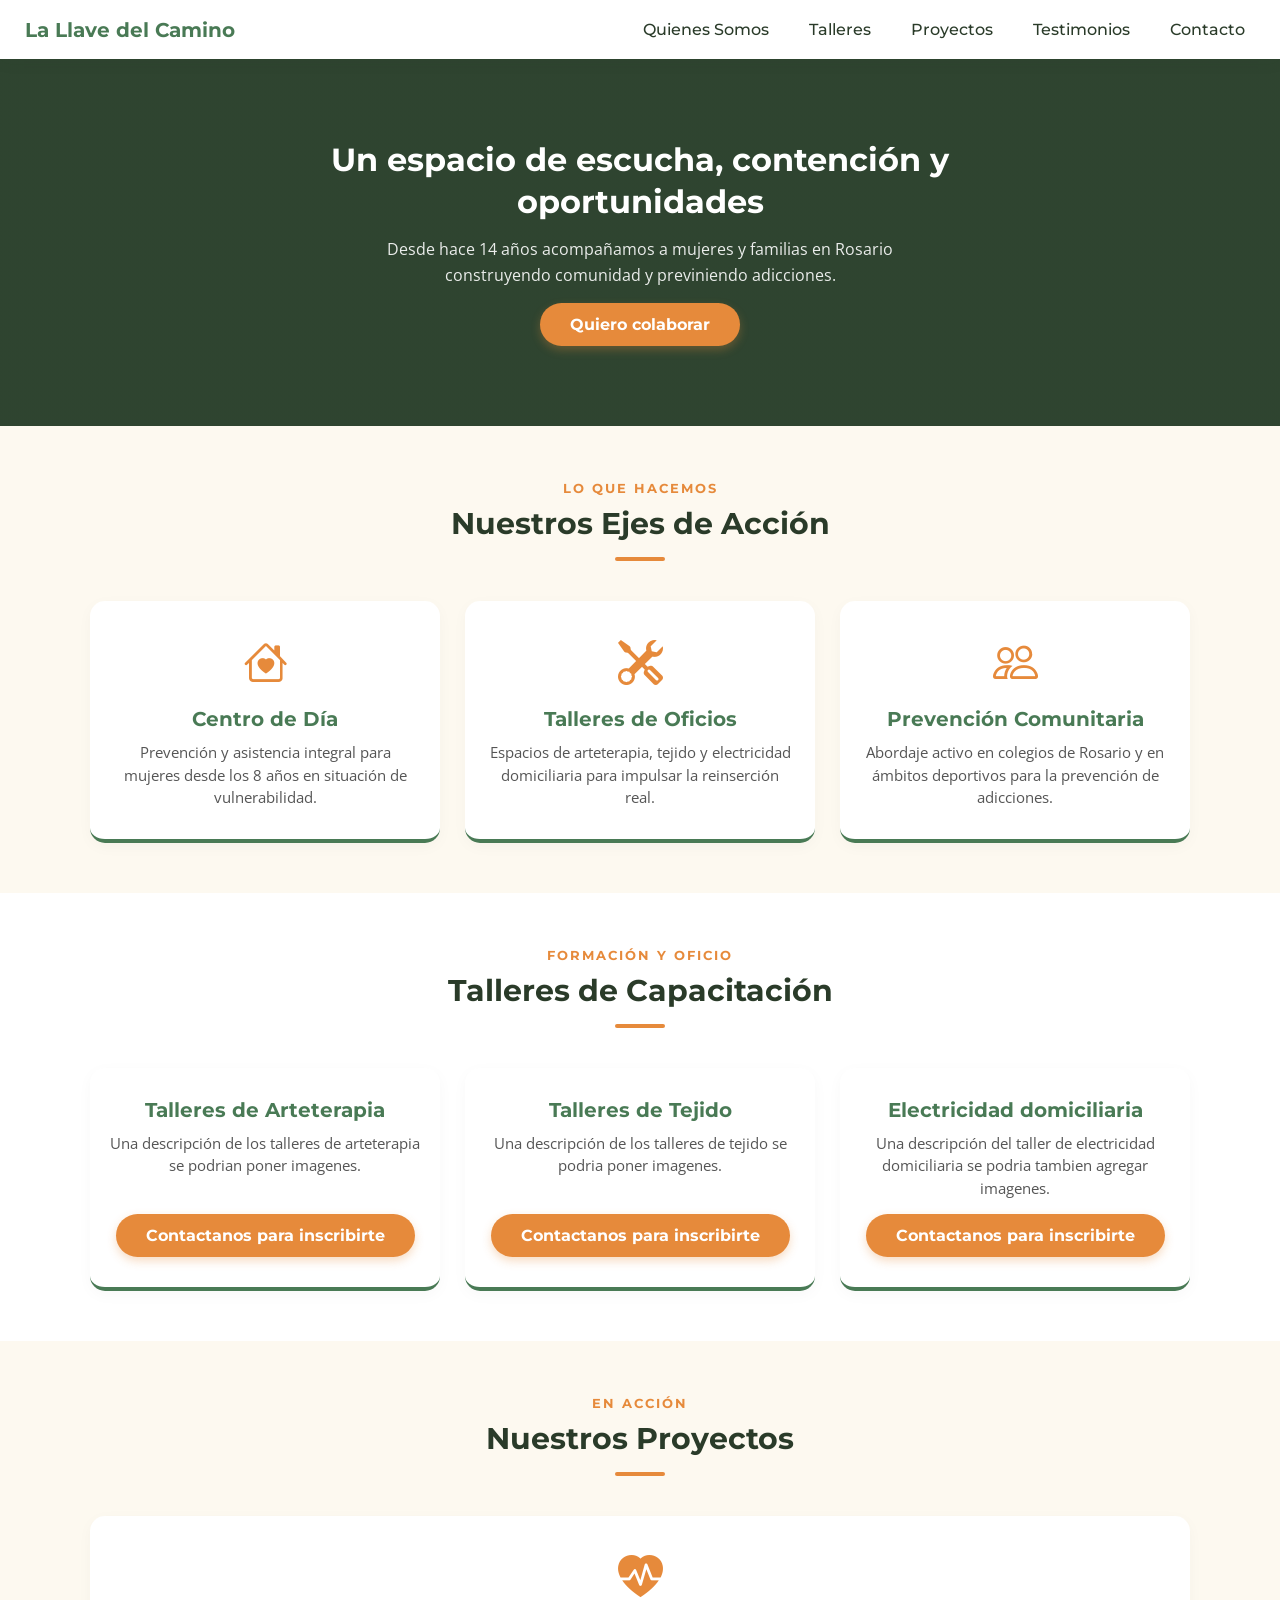
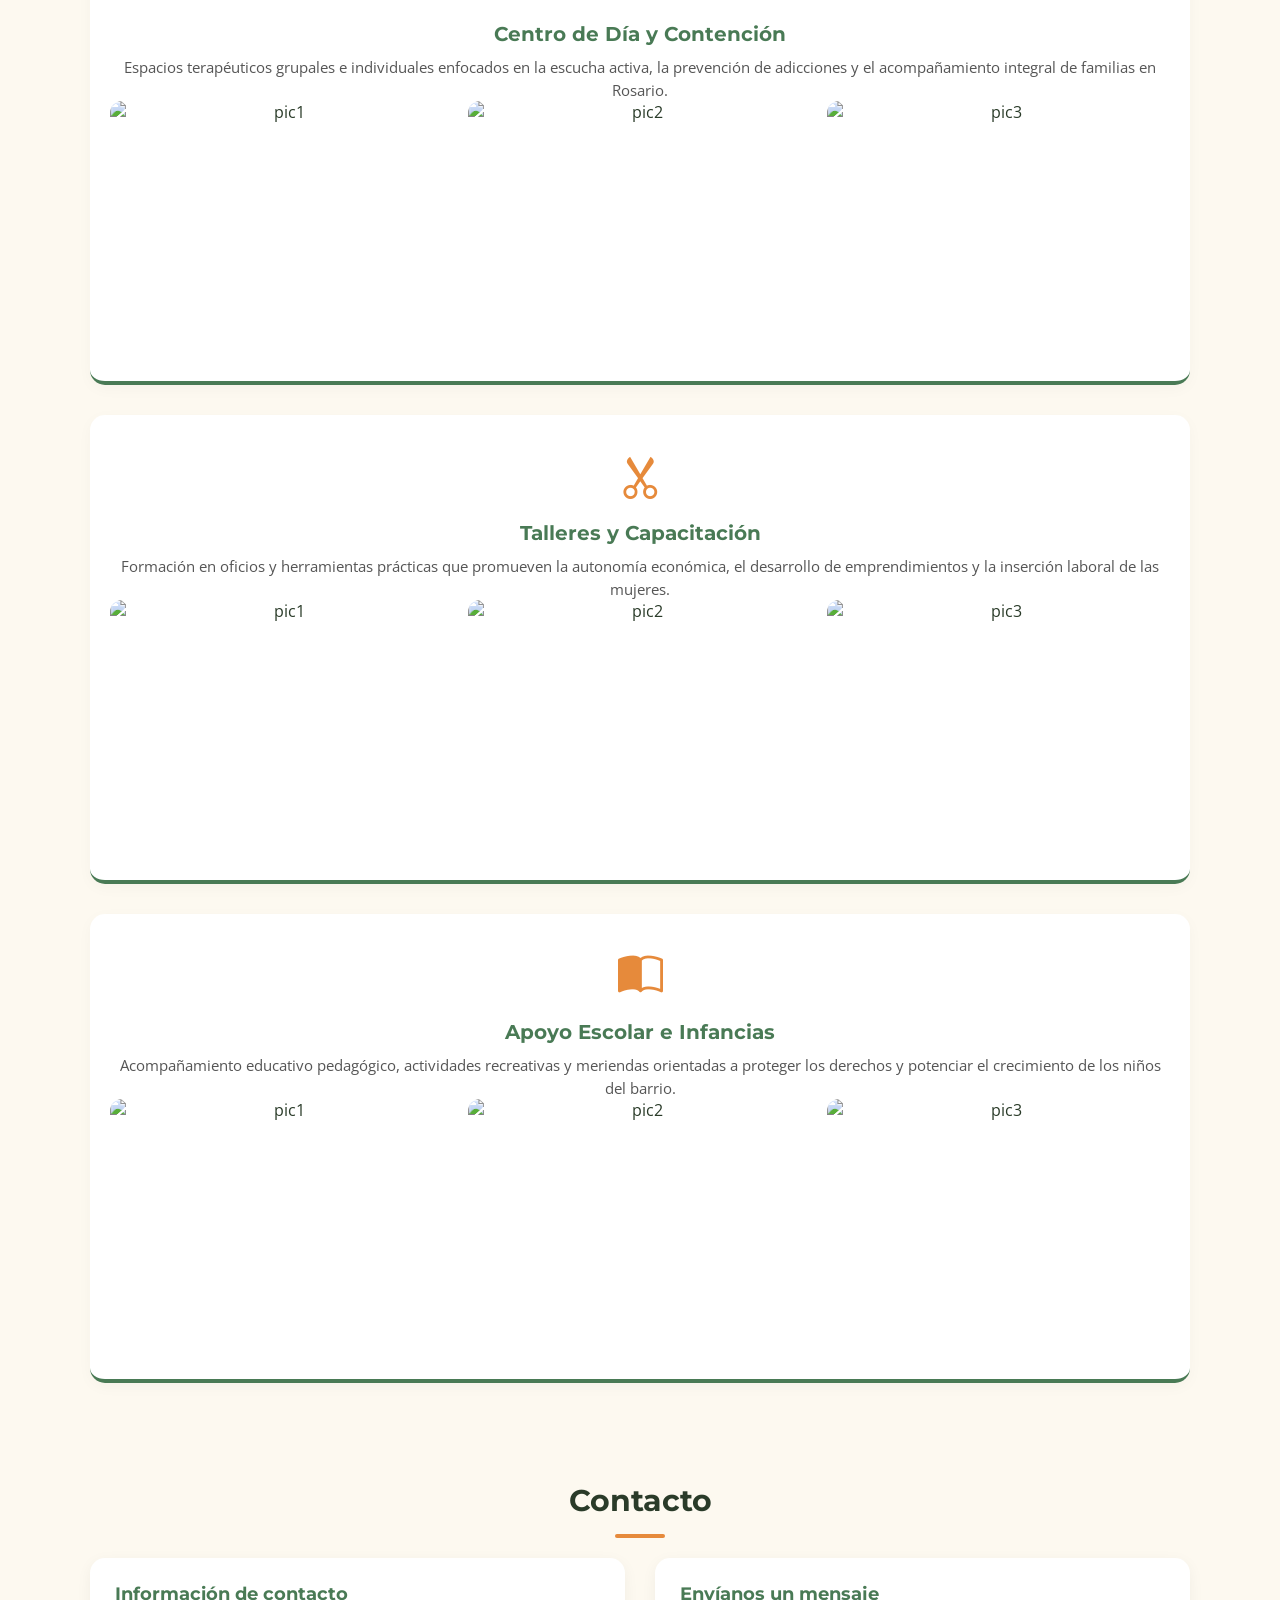
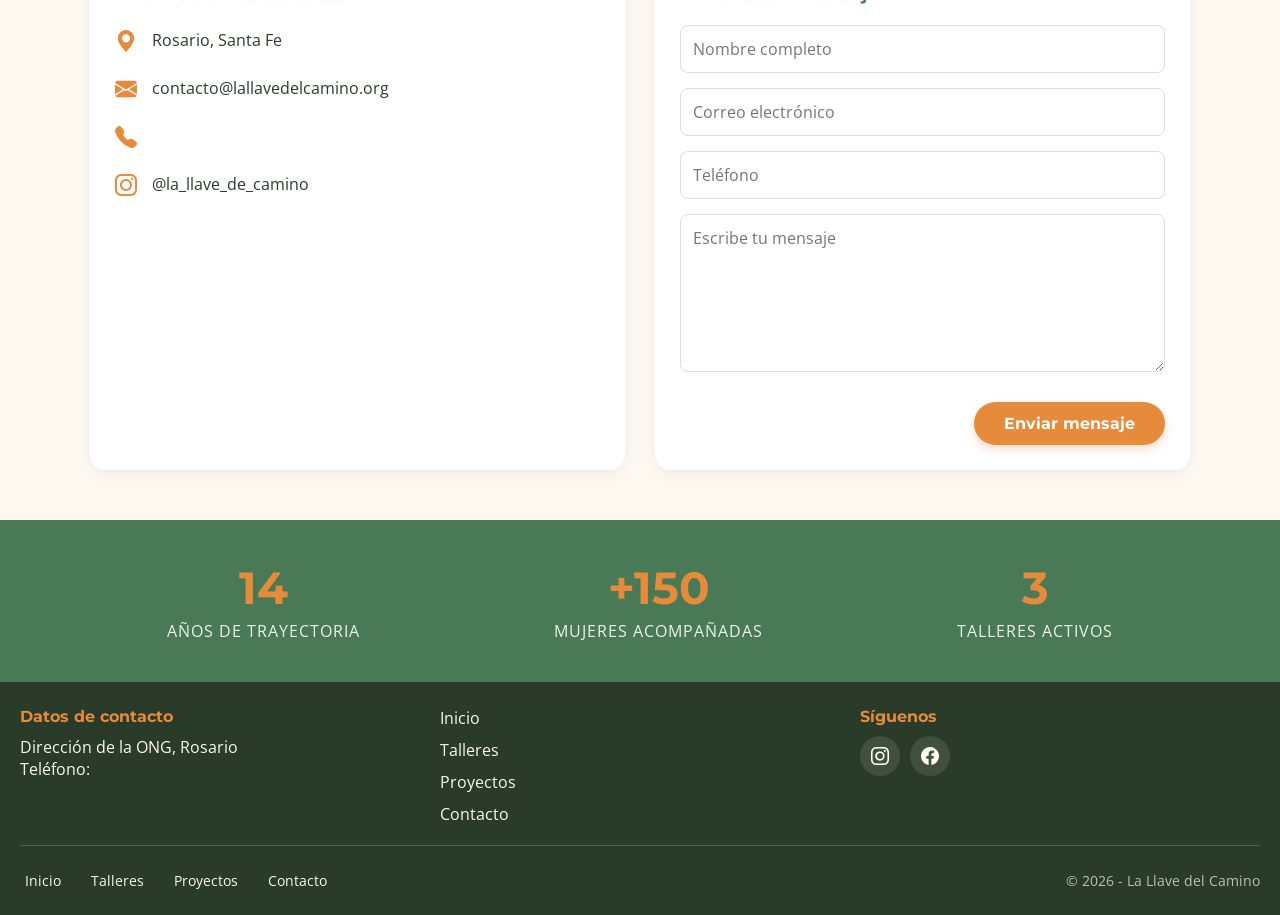
==== commit 874c45ad: "Arreglo del boton" ====
--- a/packages/frontend/src/pages/index.html
+++ b/packages/frontend/src/pages/index.html
@@ -92,12 +92,12 @@
             <div class="pilares-container">
                 <div class="pilar-card">
                     <h3>Talleres de Arteterapia</h3>
-                    <p>Una descripción de los talleres de arteterapia se podrian poner imagenes.</p>
+                    <p>Una descripción de los talleres de arteterapia se podrian poner imagenes.<br>&nbsp;</p>
                     <a href="#contacto" class="btn-orange">Contactanos para inscribirte</a>
                 </div>
                 <div class="pilar-card">
                     <h3>Talleres de Tejido</h3>
-                    <p>Una descripción de los talleres de tejido se podria poner imagenes.</p>
+                    <p>Una descripción de los talleres de tejido se podria poner imagenes.<br>&nbsp;</p>
                     <a href="#contacto" class="btn-orange">Contactanos para inscribirte</a>
                 </div>
                 <div class="pilar-card">
--- a/packages/frontend/src/css/global.css
+++ b/packages/frontend/src/css/global.css
@@ -95,12 +95,13 @@
 /* ---- NAVBAR ---- */
 .navbar {
     position: fixed;
-    width: 70%;
-    height: 100vh;
+    width: 47%;
+    height: 100%;
     top: 0;
     right: -100%;
     background-color: var(--brand-green);
     display: flex;
+    flex-direction: column;
     justify-content: center;
     align-items: center;
     transition: right 0.5s cubic-bezier(0.77, 0.2, 0.05, 1);
@@ -119,14 +120,14 @@
 }
 
 .nav-item {
-    margin: 3.5rem 0;
+    margin: 2rem 0
 }
 
 .items {
     font-family: var(--font-heading);
     display: inline-block;
     color: var(--white);
-    font-size: 2.2rem;
+    font-size: 2rem;
     font-weight: 500;
     padding: 1rem 2rem;
     position: relative;
